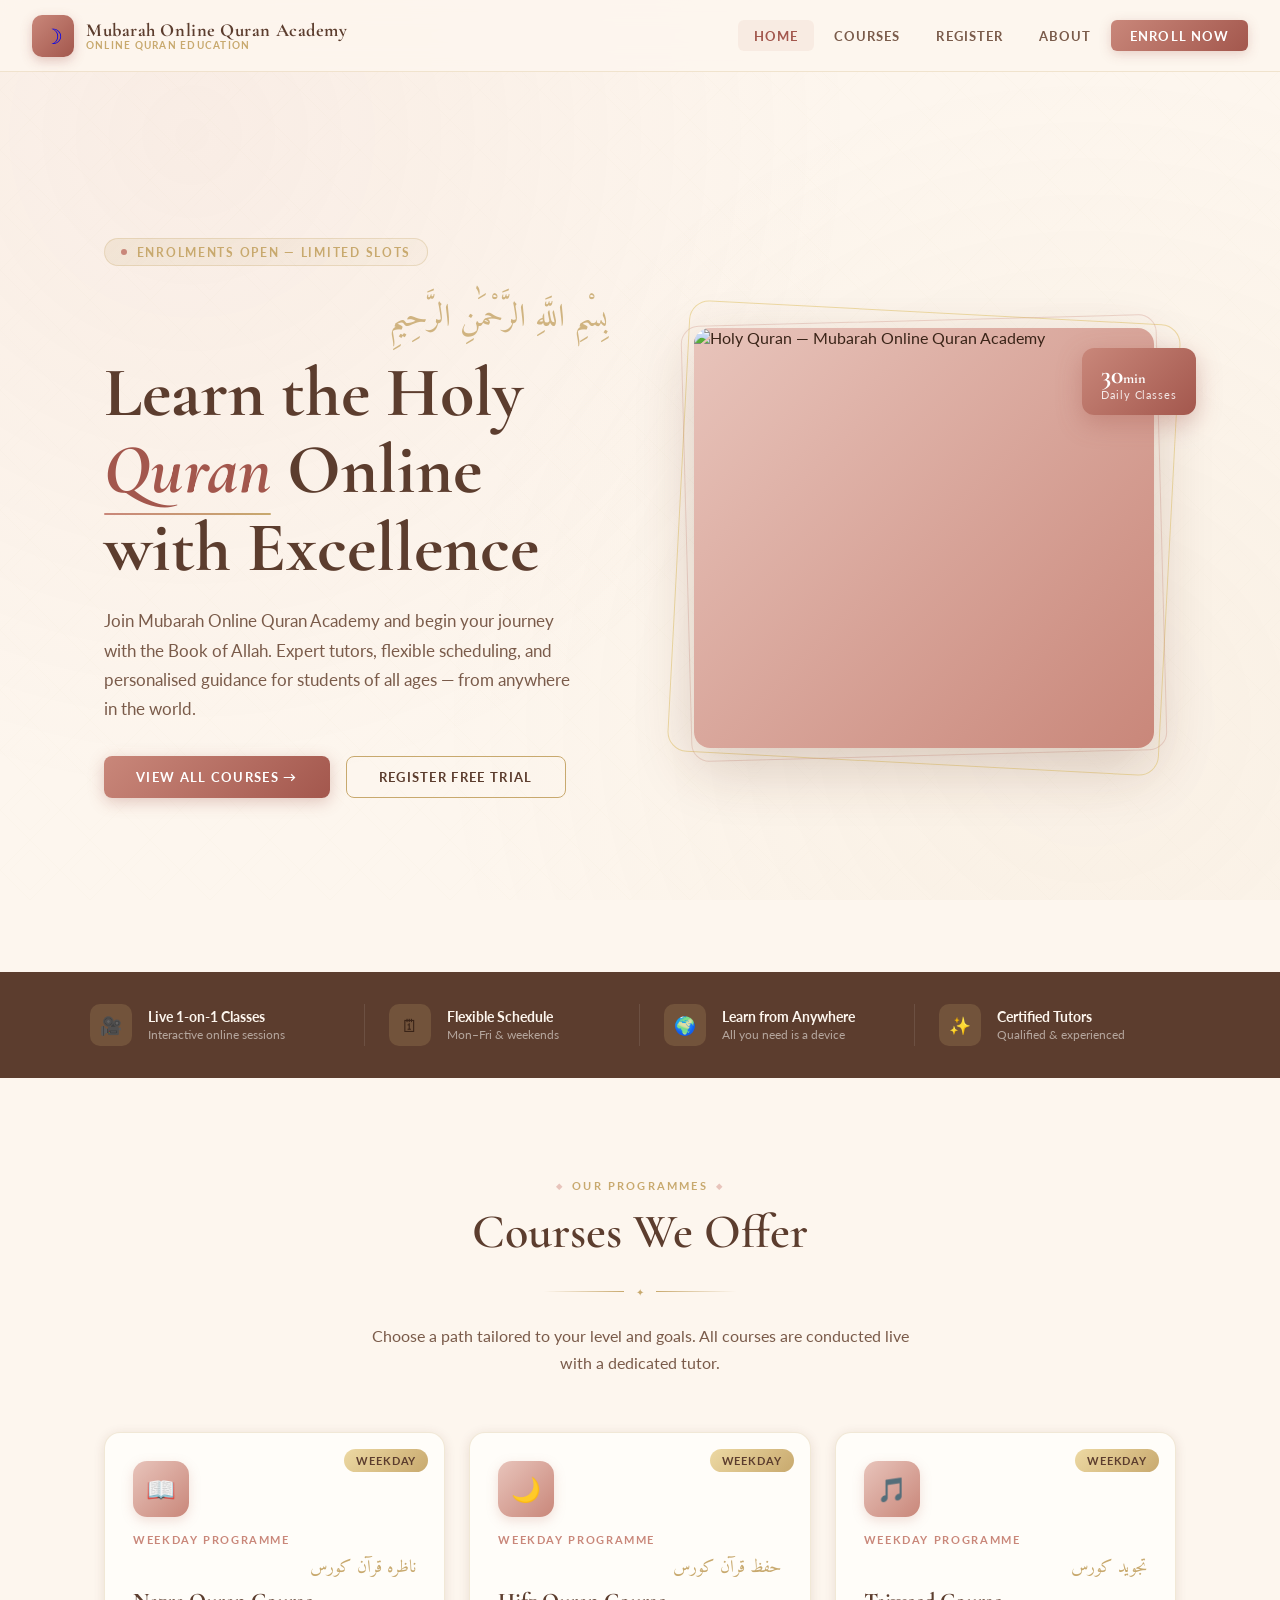
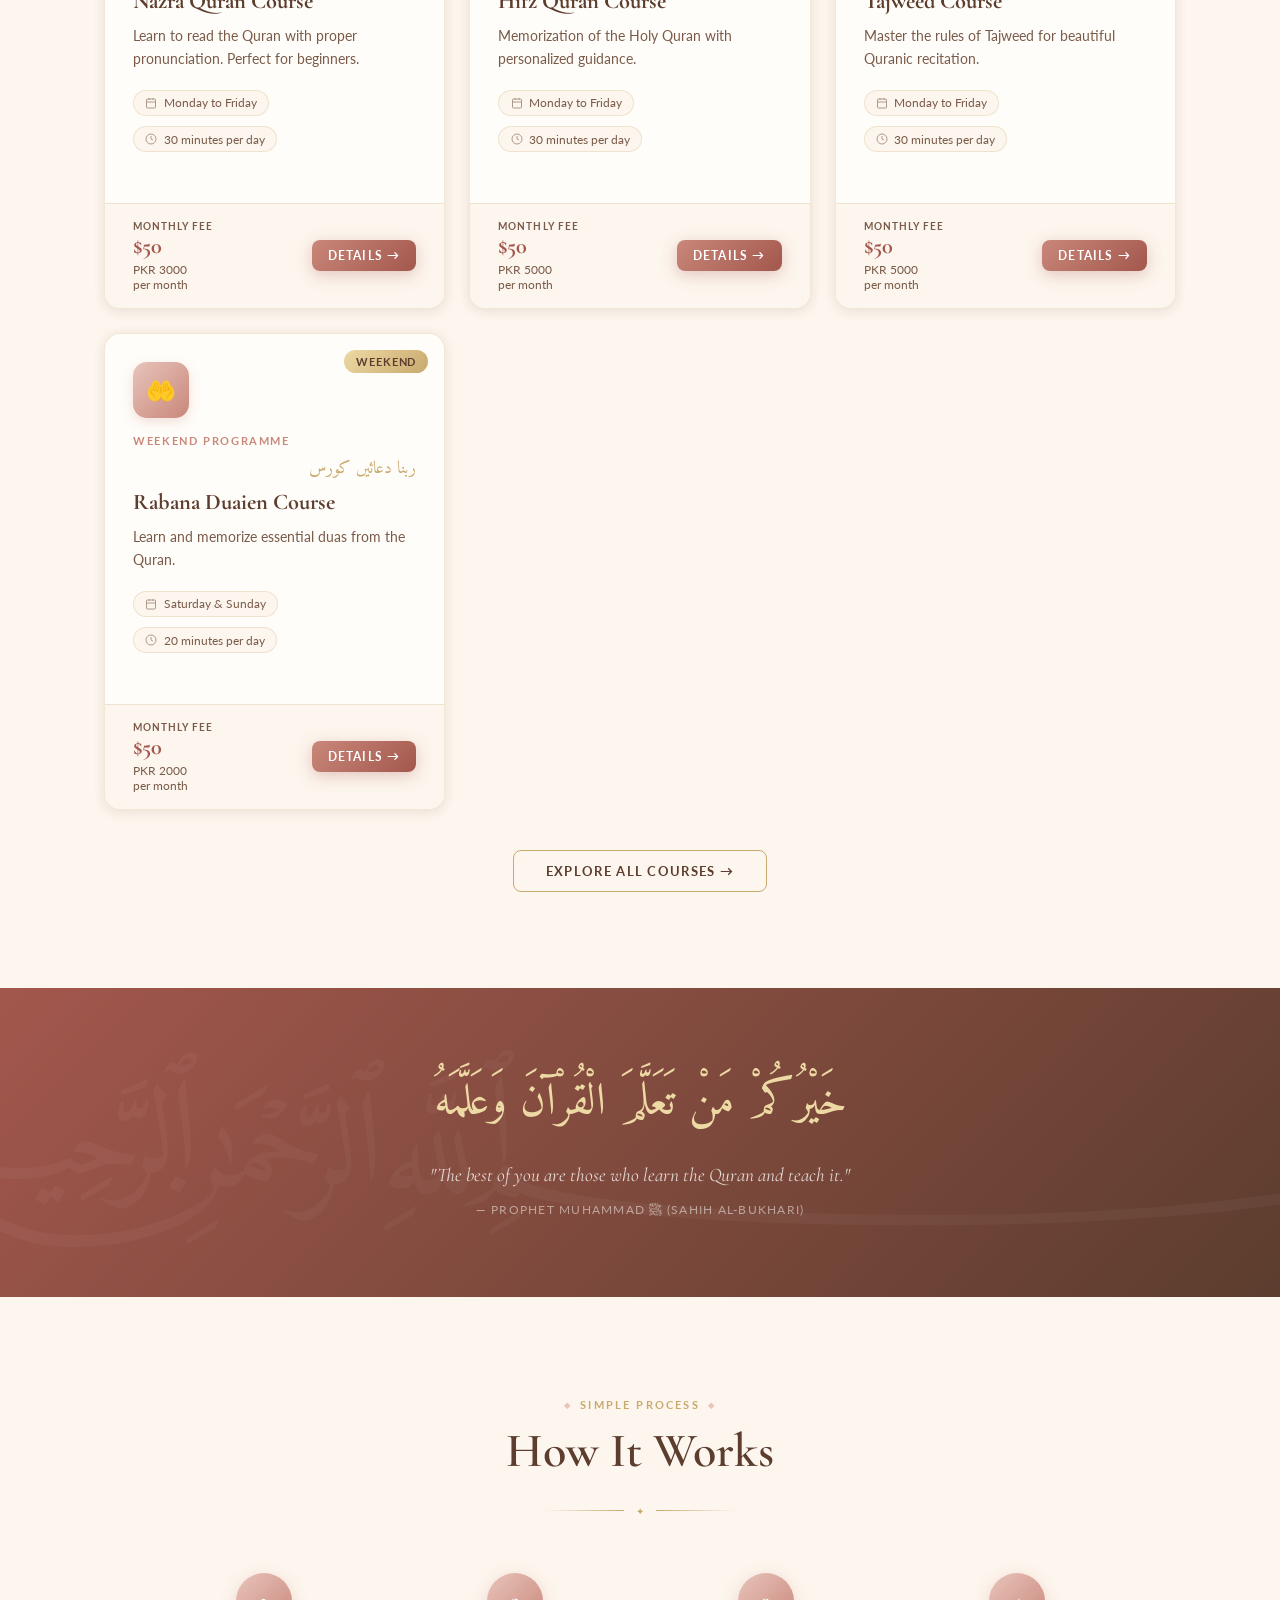
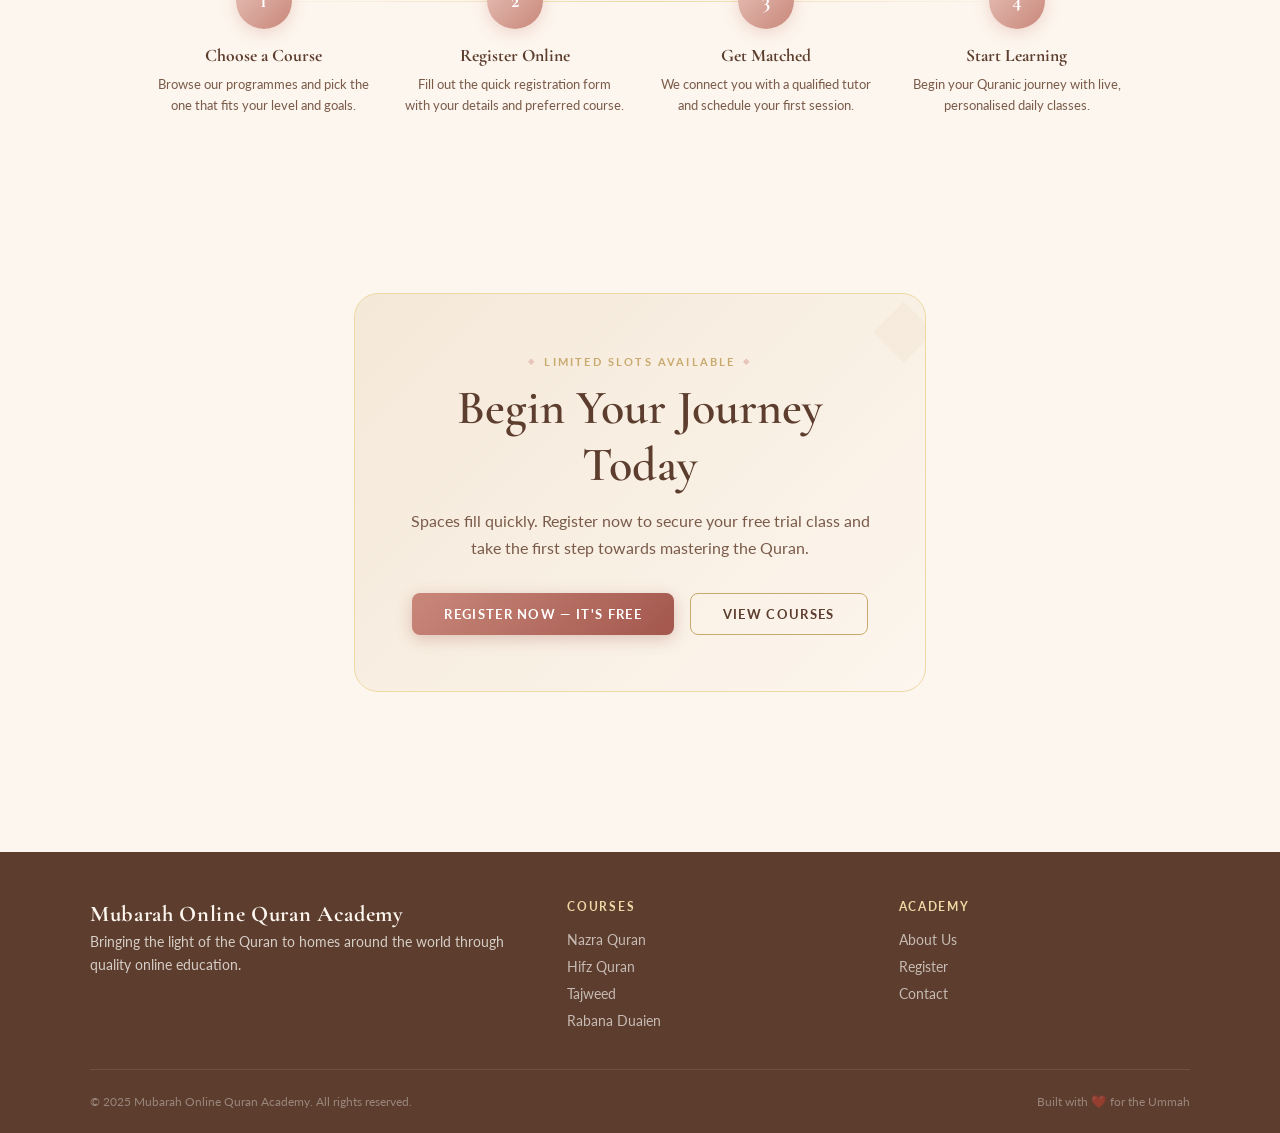
==== index.html @ 58110452 "Add files via upload" ====
<!DOCTYPE html>
<html lang="en">
<head>
  <meta charset="UTF-8">
  <meta name="viewport" content="width=device-width, initial-scale=1.0">
  <title>Mubarah Online Quran Academy — Online Islamic Education</title>
  <meta name="description" content="Learn the Quran online with expert tutors. Nazra, Hifz, Tajweed, and Dua courses available for all ages.">
  <link rel="stylesheet" href="styles.css">
  <style>

    /* ── HERO ── */
    .hero {
      min-height: 100vh;
      display: grid;
      grid-template-columns: 1fr 1fr;
      align-items: center;
      gap: 4rem;
      padding: 6rem 5% 4rem;
      max-width: 1200px;
      margin: 0 auto;
      position: relative;
    }

    .hero-content { animation: fadeUp 0.7s ease both; }

    .hero-eyebrow {
      display: inline-flex;
      align-items: center;
      gap: 0.6rem;
      background: linear-gradient(135deg, rgba(200,169,110,0.15), rgba(200,169,110,0.05));
      border: 1px solid rgba(200,169,110,0.3);
      border-radius: 30px;
      padding: 0.4rem 1rem;
      margin-bottom: 1.5rem;
    }
    .hero-eyebrow span {
      font-size: 0.72rem;
      font-weight: 700;
      letter-spacing: 0.15em;
      text-transform: uppercase;
      color: var(--gold);
    }
    .hero-eyebrow .dot {
      width: 6px; height: 6px;
      background: var(--rose);
      border-radius: 50%;
      animation: pulse 2s ease-in-out infinite;
    }

    @keyframes pulse {
      0%, 100% { opacity: 1; transform: scale(1); }
      50%       { opacity: 0.5; transform: scale(0.8); }
    }

    .hero-arabic {
      font-family: 'Amiri', serif;
      font-size: clamp(1.4rem, 3vw, 2rem);
      color: var(--gold);
      direction: rtl;
      margin-bottom: 0.5rem;
      opacity: 0.85;
    }

    .hero-title {
      font-family: 'Cormorant Garamond', serif;
      font-size: clamp(2.8rem, 5.5vw, 4.5rem);
      font-weight: 700;
      color: var(--brown);
      line-height: 1.1;
      margin-bottom: 1.25rem;
    }
    .hero-title em {
      font-style: italic;
      color: var(--rose-deep);
      position: relative;
    }
    .hero-title em::after {
      content: '';
      position: absolute;
      bottom: -3px; left: 0; right: 0;
      height: 2px;
      background: linear-gradient(90deg, var(--rose), var(--gold));
      border-radius: 2px;
    }

    .hero-text {
      font-size: 1.05rem;
      color: var(--text-muted);
      line-height: 1.75;
      margin-bottom: 2rem;
      max-width: 480px;
    }

    .hero-actions {
      display: flex;
      gap: 1rem;
      flex-wrap: wrap;
      margin-bottom: 2.5rem;
    }

    .hero-stats {
      display: flex;
      gap: 2rem;
      padding-top: 2rem;
      border-top: 1px solid var(--border);
    }
    .stat-block { }
    .stat-number {
      font-family: 'Cormorant Garamond', serif;
      font-size: 2rem;
      font-weight: 700;
      color: var(--rose-deep);
      line-height: 1;
    }
    .stat-label {
      font-size: 0.75rem;
      color: var(--text-muted);
      text-transform: uppercase;
      letter-spacing: 0.08em;
    }

    /* Hero Image Side */
    .hero-visual {
      display: flex;
      justify-content: center;
      align-items: center;
      position: relative;
      animation: fadeUp 0.9s ease 0.15s both;
    }

    .hero-img-wrap {
      position: relative;
      width: 100%;
      max-width: 460px;
    }
    .hero-img-wrap::before {
      content: '';
      position: absolute;
      inset: -16px;
      border: 1.5px solid var(--gold-light);
      border-radius: 20px;
      transform: rotate(3deg);
    }
    .hero-img-wrap::after {
      content: '';
      position: absolute;
      inset: -8px;
      border: 1px solid rgba(201,135,122,0.3);
      border-radius: 18px;
      transform: rotate(-1.5deg);
    }

    .hero-img-wrap img {
      width: 100%;
      height: 420px;
      object-fit: cover;
      border-radius: 16px;
      display: block;
      position: relative;
      z-index: 1;
      box-shadow: 0 20px 60px rgba(90,45,25,0.2);
    }

    .hero-img-badge {
      position: absolute;
      bottom: -16px;
      left: -16px;
      background: white;
      border: 1px solid var(--border);
      border-radius: 12px;
      padding: 0.9rem 1.1rem;
      box-shadow: 0 8px 24px var(--shadow);
      z-index: 2;
      display: flex;
      align-items: center;
      gap: 0.75rem;
    }
    .badge-icon {
      width: 36px; height: 36px;
      background: linear-gradient(135deg, var(--rose-light), var(--rose));
      border-radius: 8px;
      display: flex; align-items: center; justify-content: center;
      font-size: 1rem;
    }
    .badge-text .top { font-size: 0.72rem; color: var(--text-muted); }
    .badge-text .bot {
      font-family: 'Cormorant Garamond', serif;
      font-size: 1rem;
      font-weight: 700;
      color: var(--brown);
    }

    .floating-card {
      position: absolute;
      top: 20px; right: -20px;
      background: linear-gradient(135deg, var(--rose), var(--rose-deep));
      border-radius: 12px;
      padding: 0.9rem 1.2rem;
      color: white;
      z-index: 2;
      box-shadow: 0 8px 24px rgba(163,87,77,0.35);
      animation: float 4s ease-in-out infinite;
    }
    .floating-card .fc-num {
      font-family: 'Cormorant Garamond', serif;
      font-size: 1.6rem;
      font-weight: 700;
      line-height: 1;
    }
    .floating-card .fc-label {
      font-size: 0.7rem;
      letter-spacing: 0.08em;
      opacity: 0.85;
    }

    @keyframes float {
      0%, 100% { transform: translateY(0); }
      50%       { transform: translateY(-8px); }
    }

    /* ── FEATURES BAR ── */
    .features-bar {
      background: var(--brown);
      padding: 2rem 5%;
      position: relative;
      z-index: 1;
    }
    .features-grid {
      max-width: 1100px;
      margin: 0 auto;
      display: grid;
      grid-template-columns: repeat(4, 1fr);
      gap: 0;
    }
    .feature-item {
      display: flex;
      align-items: center;
      gap: 1rem;
      padding: 0 1.5rem;
      border-right: 1px solid rgba(255,253,249,0.1);
    }
    .feature-item:first-child { padding-left: 0; }
    .feature-item:last-child  { border-right: none; }

    .feature-icon-wrap {
      width: 42px; height: 42px;
      background: rgba(200,169,110,0.2);
      border-radius: 10px;
      display: flex; align-items: center; justify-content: center;
      font-size: 1.1rem;
      flex-shrink: 0;
    }
    .feature-title {
      font-size: 0.85rem;
      font-weight: 700;
      color: var(--cream);
      margin-bottom: 0.1rem;
    }
    .feature-sub {
      font-size: 0.73rem;
      color: rgba(255,253,249,0.55);
    }

    /* ── COURSES PREVIEW SECTION ── */
    .courses-section {
      padding: 6rem 5%;
      max-width: 1200px;
      margin: 0 auto;
    }

    .courses-grid {
      display: grid;
      grid-template-columns: repeat(auto-fill, minmax(300px, 1fr));
      gap: 1.5rem;
    }

    /* ── QURAN VERSE SECTION ── */
    .verse-section {
      background: linear-gradient(135deg, var(--rose-deep) 0%, var(--brown) 100%);
      padding: 5rem 5%;
      text-align: center;
      position: relative;
      overflow: hidden;
    }
    .verse-section::before {
      content: '﷽';
      position: absolute;
      font-family: 'Amiri', serif;
      font-size: 8rem;
      color: rgba(255,255,255,0.04);
      top: 50%;
      left: 50%;
      transform: translate(-50%, -50%);
      white-space: nowrap;
    }
    .verse-arabic {
      font-family: 'Amiri', serif;
      font-size: clamp(1.8rem, 4vw, 2.8rem);
      color: var(--gold-light);
      direction: rtl;
      margin-bottom: 1.25rem;
      line-height: 1.6;
    }
    .verse-translation {
      font-family: 'Cormorant Garamond', serif;
      font-size: 1.2rem;
      font-style: italic;
      color: rgba(255,253,249,0.8);
      max-width: 600px;
      margin: 0 auto 0.75rem;
      line-height: 1.6;
    }
    .verse-source {
      font-size: 0.78rem;
      color: rgba(255,253,249,0.5);
      letter-spacing: 0.1em;
      text-transform: uppercase;
    }

    /* ── HOW IT WORKS ── */
    .how-section {
      padding: 6rem 5%;
      max-width: 1100px;
      margin: 0 auto;
    }
    .steps-grid {
      display: grid;
      grid-template-columns: repeat(4, 1fr);
      gap: 2rem;
      position: relative;
    }
    .steps-grid::before {
      content: '';
      position: absolute;
      top: 28px; left: 10%;
      right: 10%;
      height: 1px;
      background: linear-gradient(90deg, transparent, var(--gold-light), transparent);
      z-index: 0;
    }
    .step-item {
      text-align: center;
      position: relative;
      z-index: 1;
    }
    .step-num {
      width: 56px; height: 56px;
      background: linear-gradient(135deg, var(--rose-light), var(--rose));
      border-radius: 50%;
      display: flex; align-items: center; justify-content: center;
      font-family: 'Cormorant Garamond', serif;
      font-size: 1.3rem;
      font-weight: 700;
      color: white;
      margin: 0 auto 1rem;
      box-shadow: 0 4px 16px rgba(201,135,122,0.3);
    }
    .step-title {
      font-family: 'Cormorant Garamond', serif;
      font-size: 1.1rem;
      font-weight: 700;
      color: var(--brown);
      margin-bottom: 0.5rem;
    }
    .step-text {
      font-size: 0.84rem;
      color: var(--text-muted);
      line-height: 1.6;
    }

    /* ── CTA SECTION ── */
    .cta-section {
      padding: 5rem 5%;
      max-width: 700px;
      margin: 0 auto;
      text-align: center;
    }
    .cta-box {
      background: linear-gradient(135deg, var(--cream-dark), var(--cream));
      border: 1.5px solid var(--gold-light);
      border-radius: 24px;
      padding: 3.5rem 3rem;
      position: relative;
      overflow: hidden;
    }
    .cta-box::before {
      content: '◆';
      position: absolute;
      top: -20px; right: -10px;
      font-size: 5rem;
      color: rgba(200,169,110,0.08);
    }
    .cta-box .section-title { margin-bottom: 0.75rem; }

    /* ── RESPONSIVE ── */
    @media (max-width: 900px) {
      .hero { grid-template-columns: 1fr; padding-top: 5rem; text-align: center; min-height: auto; }
      .hero-visual { order: -1; }
      .hero-actions { justify-content: center; }
      .hero-stats { justify-content: center; }
      .hero-arabic { text-align: center; }
      .features-grid { grid-template-columns: 1fr 1fr; gap: 1rem; }
      .steps-grid { grid-template-columns: 1fr 1fr; }
      .steps-grid::before { display: none; }
      .floating-card { display: none; }
      .hero-img-badge { display: none; }
    }
    @media (max-width: 600px) {
      .hero { padding: 4rem 1.25rem 2rem; }
      .features-grid { grid-template-columns: 1fr; }
      .steps-grid { grid-template-columns: 1fr; }
      .cta-box { padding: 2rem 1.5rem; }
    }
  </style>
</head>
<body>

  <!-- ── NAVIGATION ── -->
  <nav>
    <a href="index.html" class="nav-brand">
      <div class="brand-icon">☽</div>
      <div class="brand-text">
        <span class="brand-name">Mubarah Online Quran Academy</span>
        <span class="brand-sub">Online Quran Education</span>
      </div>
    </a>

    <button class="hamburger" aria-label="Toggle menu">
      <span></span><span></span><span></span>
    </button>

    <ul class="nav-links">
      <li><a href="index.html">Home</a></li>
      <li><a href="courses.html">Courses</a></li>
      <li><a href="register.html">Register</a></li>
      <li><a href="about.html">About</a></li>
      <li><a href="register.html" class="nav-cta btn">Enroll Now</a></li>
    </ul>
  </nav>

  <!-- ── PAGE CONTENT ── -->
  <main class="page-content">

    <!-- HERO -->
    <section class="hero">
      <div class="hero-content">
        <div class="hero-eyebrow">
          <div class="dot"></div>
          <span>Enrolments Open — Limited Slots</span>
        </div>

        <p class="hero-arabic">بِسْمِ اللَّهِ الرَّحْمَٰنِ الرَّحِيمِ</p>

        <h1 class="hero-title">
          Learn the Holy<br>
          <em>Quran</em> Online<br>
          with Excellence
        </h1>

        <p class="hero-text">
          Join Mubarah Online Quran Academy and begin your journey with the Book of Allah.
          Expert tutors, flexible scheduling, and personalised guidance for
          students of all ages — from anywhere in the world.
        </p>

        <div class="hero-actions">
          <a href="courses.html" class="btn btn-primary">View All Courses →</a>
          <a href="register.html" class="btn btn-outline">Register Free Trial</a>
        </div>
      </div>

      <div class="hero-visual">
        <div class="hero-img-wrap">
          <img
            src="https://www.shutterstock.com/image-photo/holy-al-quran-written-arabic-600nw-2145394919.jpg"
            alt="Holy Quran — Mubarah Online Quran Academy"
            onerror="this.style.background='linear-gradient(135deg,#E8C4BB,#C9877A)';this.removeAttribute('src');"
          >


        </div>

        <div class="floating-card">
          <div class="fc-num">30<span style="font-size:0.9rem">min</span></div>
          <div class="fc-label">Daily Classes</div>
        </div>
      </div>
    </section>

    <!-- FEATURES BAR -->
    <div class="features-bar">
      <div class="features-grid">
        <div class="feature-item">
          <div class="feature-icon-wrap">🎥</div>
          <div>
            <div class="feature-title">Live 1-on-1 Classes</div>
            <div class="feature-sub">Interactive online sessions</div>
          </div>
        </div>
        <div class="feature-item">
          <div class="feature-icon-wrap">🗓</div>
          <div>
            <div class="feature-title">Flexible Schedule</div>
            <div class="feature-sub">Mon–Fri & weekends</div>
          </div>
        </div>
        <div class="feature-item">
          <div class="feature-icon-wrap">🌍</div>
          <div>
            <div class="feature-title">Learn from Anywhere</div>
            <div class="feature-sub">All you need is a device</div>
          </div>
        </div>
        <div class="feature-item">
          <div class="feature-icon-wrap">✨</div>
          <div>
            <div class="feature-title">Certified Tutors</div>
            <div class="feature-sub">Qualified & experienced</div>
          </div>
        </div>
      </div>
    </div>

    <!-- COURSES PREVIEW -->
    <section class="courses-section">
      <div class="section-header" data-animate>
        <div class="section-label">Our Programmes</div>
        <h2 class="section-title">Courses We Offer</h2>
        <div class="ornament-divider"><span>✦</span></div>
        <p class="section-desc">Choose a path tailored to your level and goals. All courses are conducted live with a dedicated tutor.</p>
      </div>

      <div class="courses-grid" id="coursesGrid">
        <!-- Injected by JS -->
      </div>

      <div style="text-align:center; margin-top:2.5rem;" data-animate>
        <a href="courses.html" class="btn btn-outline">Explore All Courses →</a>
      </div>
    </section>

    <!-- QURAN VERSE -->
    <section class="verse-section">
      <p class="verse-arabic">خَيْرُكُمْ مَنْ تَعَلَّمَ الْقُرْآنَ وَعَلَّمَهُ</p>
      <p class="verse-translation">"The best of you are those who learn the Quran and teach it."</p>
      <p class="verse-source">— Prophet Muhammad ﷺ (Sahih Al-Bukhari)</p>
    </section>

    <!-- HOW IT WORKS -->
    <section class="how-section">
      <div class="section-header" data-animate>
        <div class="section-label">Simple Process</div>
        <h2 class="section-title">How It Works</h2>
        <div class="ornament-divider"><span>✦</span></div>
      </div>

      <div class="steps-grid">
        <div class="step-item" data-animate>
          <div class="step-num">1</div>
          <div class="step-title">Choose a Course</div>
          <p class="step-text">Browse our programmes and pick the one that fits your level and goals.</p>
        </div>
        <div class="step-item" data-animate>
          <div class="step-num">2</div>
          <div class="step-title">Register Online</div>
          <p class="step-text">Fill out the quick registration form with your details and preferred course.</p>
        </div>
        <div class="step-item" data-animate>
          <div class="step-num">3</div>
          <div class="step-title">Get Matched</div>
          <p class="step-text">We connect you with a qualified tutor and schedule your first session.</p>
        </div>
        <div class="step-item" data-animate>
          <div class="step-num">4</div>
          <div class="step-title">Start Learning</div>
          <p class="step-text">Begin your Quranic journey with live, personalised daily classes.</p>
        </div>
      </div>
    </section>

    <!-- CTA -->
    <section class="cta-section">
      <div class="cta-box" data-animate>
        <div class="section-label">Limited Slots Available</div>
        <h2 class="section-title">Begin Your Journey Today</h2>
        <p class="section-desc" style="margin-bottom:2rem;">Spaces fill quickly. Register now to secure your free trial class and take the first step towards mastering the Quran.</p>
        <div style="display:flex;gap:1rem;justify-content:center;flex-wrap:wrap;">
          <a href="register.html" class="btn btn-primary">Register Now — It's Free</a>
          <a href="courses.html" class="btn btn-outline">View Courses</a>
        </div>
      </div>
    </section>

  </main>

  <!-- ── COURSE DETAIL OVERLAY ── -->
  <div class="course-detail-overlay" id="courseOverlay">
    <div class="course-detail-panel">
      <div class="detail-header">
        <button class="close-btn" onclick="closeCourseDetail()">✕</button>
        <p class="detail-arabic" id="detailArabic"></p>
        <h2 class="detail-title" id="detailTitle"></h2>
        <p class="detail-type" id="detailType"></p>
      </div>
      <div class="detail-body">
        <p class="detail-desc" id="detailDesc"></p>
        <div class="detail-grid">
          <div class="detail-stat">
            <div class="stat-label">Days</div>
            <div class="stat-value" id="detailDays"></div>
          </div>
          <div class="detail-stat">
            <div class="stat-label">Class Duration</div>
            <div class="stat-value" id="detailTime"></div>
          </div>
        </div>
        <div class="detail-fee-row">
          <div>
            <div style="font-size:0.7rem;text-transform:uppercase;letter-spacing:0.1em;color:var(--text-muted);margin-bottom:0.2rem;">Monthly Fee</div>
            <div class="detail-fee-price" id="detailFee"></div>
          </div>
          <div class="detail-fee-info">Per month<br>1-on-1 live sessions</div>
        </div>
        <div style="display:flex;gap:0.75rem;">
          <a href="register.html" id="detailRegLink" class="btn btn-primary" style="flex:1;justify-content:center;">Enroll in This Course</a>
          <button class="btn btn-outline" onclick="closeCourseDetail()" style="flex:0 0 auto;">Back</button>
        </div>
      </div>
    </div>
  </div>

  <!-- ── FOOTER ── -->
  <footer>
    <div class="footer-inner">
      <div class="footer-top">
        <div class="footer-brand">
          <span class="brand-name">Mubarah Online Quran Academy</span>
          <p>Bringing the light of the Quran to homes around the world through quality online education.</p>
        </div>
        <div class="footer-col">
          <h4>Courses</h4>
          <ul>
            <li><a href="courses.html">Nazra Quran</a></li>
            <li><a href="courses.html">Hifz Quran</a></li>
            <li><a href="courses.html">Tajweed</a></li>
            <li><a href="courses.html">Rabana Duaien</a></li>
          </ul>
        </div>
        <div class="footer-col">
          <h4>Academy</h4>
          <ul>
            <li><a href="about.html">About Us</a></li>
            <li><a href="register.html">Register</a></li>
            <li><a href="about.html">Contact</a></li>
          </ul>
        </div>
      </div>
      <div class="footer-bottom">
        <span>© 2025 Mubarah Online Quran Academy. All rights reserved.</span>
        <span>Built with ❤️ for the Ummah</span>
      </div>
    </div>
  </footer>

  <script src="script.js"></script>
  <script>
    // ── Reads from courses.json — edit that file to update the site ──
    loadCourses().then(data => {
      const all = [...data.weekdayCourses, ...data.weekendCourses];
      const grid = document.getElementById('coursesGrid');
      if (grid) grid.innerHTML = all.slice(0, 4).map(buildCard).join('');
    });
  </script>
</body>
</html>
---- styles.css ----
/* =========================================
   AL-NOOR QURAN ACADEMY — Shared Styles
   Theme: Rose-gold & Cream, Islamic elegance
   ========================================= */

@import url('https://fonts.googleapis.com/css2?family=Cormorant+Garamond:ital,wght@0,300;0,400;0,600;0,700;1,400&family=Amiri:ital,wght@0,400;0,700;1,400&family=Lato:wght@300;400;700&display=swap');

:root {
  --rose:        #C9877A;
  --rose-light:  #E8C4BB;
  --rose-deep:   #A3574D;
  --gold:        #C8A96E;
  --gold-light:  #EDD9A3;
  --cream:       #FDF6EE;
  --cream-dark:  #F4E8D8;
  --brown:       #5C3D2E;
  --brown-light: #8C6B56;
  --white:       #FFFDF9;
  --text:        #3A2418;
  --text-muted:  #7A5B4A;
  --border:      rgba(200,169,110,0.25);
  --shadow:      rgba(90,45,25,0.12);
}

*, *::before, *::after { box-sizing: border-box; margin: 0; padding: 0; }

html { scroll-behavior: smooth; }

body {
  font-family: 'Lato', sans-serif;
  background: var(--cream);
  color: var(--text);
  min-height: 100vh;
  overflow-x: hidden;
}

/* ── GEOMETRIC BACKGROUND PATTERN ── */
body::before {
  content: '';
  position: fixed;
  inset: 0;
  background-image:
    radial-gradient(circle at 15% 15%, rgba(201,135,122,0.08) 0%, transparent 50%),
    radial-gradient(circle at 85% 80%, rgba(200,169,110,0.07) 0%, transparent 50%),
    url("data:image/svg+xml,%3Csvg xmlns='http://www.w3.org/2000/svg' width='60' height='60'%3E%3Cpath d='M30 0 L60 30 L30 60 L0 30Z' fill='none' stroke='rgba(200,169,110,0.06)' stroke-width='0.5'/%3E%3Cpath d='M30 10 L50 30 L30 50 L10 30Z' fill='none' stroke='rgba(200,169,110,0.04)' stroke-width='0.5'/%3E%3C/svg%3E");
  pointer-events: none;
  z-index: 0;
}

/* ── NAVIGATION ── */
nav {
  position: fixed;
  top: 0; left: 0; right: 0;
  z-index: 1000;
  background: rgba(253,246,238,0.92);
  backdrop-filter: blur(12px);
  -webkit-backdrop-filter: blur(12px);
  border-bottom: 1px solid var(--border);
  padding: 0 2rem;
  height: 72px;
  display: flex;
  align-items: center;
  justify-content: space-between;
  transition: box-shadow 0.3s;
}

nav.scrolled {
  box-shadow: 0 2px 24px var(--shadow);
}

.nav-brand {
  display: flex;
  align-items: center;
  gap: 12px;
  text-decoration: none;
}

.nav-brand .brand-icon {
  width: 42px; height: 42px;
  background: linear-gradient(135deg, var(--rose), var(--rose-deep));
  border-radius: 10px;
  display: flex; align-items: center; justify-content: center;
  font-size: 1.3rem;
  box-shadow: 0 4px 12px rgba(163,87,77,0.3);
  transition: transform 0.3s;
}
.nav-brand:hover .brand-icon { transform: rotate(-5deg) scale(1.05); }

.brand-text { display: flex; flex-direction: column; line-height: 1.1; }
.brand-name {
  font-family: 'Cormorant Garamond', serif;
  font-size: 1.15rem;
  font-weight: 700;
  color: var(--brown);
  letter-spacing: 0.03em;
}
.brand-sub {
  font-size: 0.65rem;
  color: var(--gold);
  letter-spacing: 0.12em;
  text-transform: uppercase;
  font-weight: 700;
}

.nav-links {
  display: flex;
  list-style: none;
  gap: 0.25rem;
  align-items: center;
}

.nav-links a {
  display: block;
  padding: 0.45rem 1rem;
  font-size: 0.82rem;
  font-weight: 700;
  letter-spacing: 0.08em;
  text-transform: uppercase;
  color: var(--text-muted);
  text-decoration: none;
  border-radius: 6px;
  transition: all 0.2s;
  position: relative;
}
.nav-links a:hover, .nav-links a.active {
  color: var(--rose-deep);
  background: rgba(201,135,122,0.1);
}

.nav-cta {
  background: linear-gradient(135deg, var(--rose), var(--rose-deep)) !important;
  color: white !important;
  padding: 0.45rem 1.2rem !important;
  box-shadow: 0 3px 12px rgba(163,87,77,0.25);
}
.nav-cta:hover {
  background: var(--rose-deep) !important;
  transform: translateY(-1px);
  box-shadow: 0 5px 16px rgba(163,87,77,0.35) !important;
}

/* Hamburger */
.hamburger {
  display: none;
  flex-direction: column;
  gap: 5px;
  cursor: pointer;
  padding: 4px;
  background: none;
  border: none;
}
.hamburger span {
  display: block;
  width: 24px; height: 2px;
  background: var(--brown);
  border-radius: 2px;
  transition: all 0.3s;
}

/* ── PAGE WRAPPER ── */
.page-content {
  position: relative;
  z-index: 1;
  padding-top: 72px;
}

/* ── SECTION HEADERS ── */
.section-header {
  text-align: center;
  margin-bottom: 3.5rem;
}
.section-label {
  display: inline-block;
  font-size: 0.68rem;
  font-weight: 700;
  letter-spacing: 0.2em;
  text-transform: uppercase;
  color: var(--gold);
  margin-bottom: 0.75rem;
  position: relative;
  padding: 0 1rem;
}
.section-label::before, .section-label::after {
  content: '◆';
  font-size: 0.5rem;
  position: absolute;
  top: 50%;
  transform: translateY(-50%);
  color: var(--rose-light);
}
.section-label::before { left: 0; }
.section-label::after  { right: 0; }

.section-title {
  font-family: 'Cormorant Garamond', serif;
  font-size: clamp(2rem, 4vw, 3rem);
  font-weight: 600;
  color: var(--brown);
  line-height: 1.2;
  margin-bottom: 1rem;
}
.section-desc {
  font-size: 1rem;
  color: var(--text-muted);
  max-width: 560px;
  margin: 0 auto;
  line-height: 1.7;
}

/* ── DIVIDER ── */
.ornament-divider {
  display: flex;
  align-items: center;
  gap: 0.75rem;
  justify-content: center;
  margin: 1.5rem 0;
}
.ornament-divider::before, .ornament-divider::after {
  content: '';
  flex: 1;
  max-width: 80px;
  height: 1px;
  background: linear-gradient(to right, transparent, var(--gold));
}
.ornament-divider::after {
  background: linear-gradient(to left, transparent, var(--gold));
}
.ornament-divider span {
  color: var(--gold);
  font-size: 0.65rem;
}

/* ── BUTTONS ── */
.btn {
  display: inline-flex;
  align-items: center;
  gap: 0.5rem;
  padding: 0.75rem 2rem;
  font-size: 0.82rem;
  font-weight: 700;
  letter-spacing: 0.1em;
  text-transform: uppercase;
  text-decoration: none;
  border: none;
  cursor: pointer;
  border-radius: 8px;
  transition: all 0.25s;
}
.btn-primary {
  background: linear-gradient(135deg, var(--rose), var(--rose-deep));
  color: white;
  box-shadow: 0 4px 16px rgba(163,87,77,0.3);
}
.btn-primary:hover {
  transform: translateY(-2px);
  box-shadow: 0 8px 24px rgba(163,87,77,0.4);
}
.btn-outline {
  background: transparent;
  color: var(--brown);
  border: 1.5px solid var(--gold);
}
.btn-outline:hover {
  background: var(--gold-light);
  transform: translateY(-2px);
}
.btn-gold {
  background: linear-gradient(135deg, var(--gold), #b8933a);
  color: white;
  box-shadow: 0 4px 16px rgba(200,169,110,0.4);
}
.btn-gold:hover {
  transform: translateY(-2px);
  box-shadow: 0 8px 24px rgba(200,169,110,0.5);
}

/* ── COURSE CARD ── */
.course-card {
  background: var(--white);
  border: 1px solid var(--border);
  border-radius: 16px;
  overflow: hidden;
  transition: all 0.3s cubic-bezier(0.25,0.8,0.25,1);
  cursor: pointer;
  position: relative;
  box-shadow: 0 2px 12px var(--shadow);
}
.course-card::before {
  content: '';
  position: absolute;
  top: 0; left: 0; right: 0;
  height: 3px;
  background: linear-gradient(90deg, var(--rose), var(--gold), var(--rose));
  transform: scaleX(0);
  transition: transform 0.3s;
}
.course-card:hover {
  transform: translateY(-6px);
  box-shadow: 0 16px 40px var(--shadow);
}
.course-card:hover::before { transform: scaleX(1); }

.card-badge {
  position: absolute;
  top: 1rem; right: 1rem;
  background: linear-gradient(135deg, var(--gold-light), var(--gold));
  color: var(--brown);
  font-size: 0.68rem;
  font-weight: 700;
  letter-spacing: 0.08em;
  text-transform: uppercase;
  padding: 0.3rem 0.75rem;
  border-radius: 20px;
}

.card-icon {
  width: 56px; height: 56px;
  background: linear-gradient(135deg, var(--rose-light), var(--rose));
  border-radius: 14px;
  display: flex; align-items: center; justify-content: center;
  font-size: 1.5rem;
  margin-bottom: 1rem;
  box-shadow: 0 4px 12px rgba(201,135,122,0.25);
}

.card-body { padding: 1.75rem; }

.card-type {
  font-size: 0.68rem;
  font-weight: 700;
  letter-spacing: 0.15em;
  text-transform: uppercase;
  color: var(--rose);
  margin-bottom: 0.4rem;
}
.card-arabic {
  font-family: 'Amiri', serif;
  font-size: 1.1rem;
  color: var(--gold);
  margin-bottom: 0.25rem;
  direction: rtl;
}
.card-title {
  font-family: 'Cormorant Garamond', serif;
  font-size: 1.4rem;
  font-weight: 700;
  color: var(--brown);
  margin-bottom: 0.6rem;
}
.card-desc {
  font-size: 0.88rem;
  color: var(--text-muted);
  line-height: 1.65;
  margin-bottom: 1.2rem;
}

.card-meta {
  display: flex;
  flex-wrap: wrap;
  gap: 0.6rem;
  margin-bottom: 1.4rem;
}
.meta-item {
  display: flex;
  align-items: center;
  gap: 0.4rem;
  font-size: 0.78rem;
  color: var(--text-muted);
  background: var(--cream);
  padding: 0.3rem 0.7rem;
  border-radius: 20px;
  border: 1px solid var(--border);
}
.meta-item svg { opacity: 0.6; }

.card-footer {
  display: flex;
  align-items: center;
  justify-content: space-between;
  padding: 1rem 1.75rem;
  background: var(--cream);
  border-top: 1px solid var(--border);
}
.card-fee {
  display: flex;
  flex-direction: column;
}
.fee-label {
  font-size: 0.65rem;
  font-weight: 700;
  letter-spacing: 0.1em;
  text-transform: uppercase;
  color: var(--text-muted);
}
.fee-amount {
  font-family: 'Cormorant Garamond', serif;
  font-size: 1.4rem;
  font-weight: 700;
  color: var(--rose-deep);
}
.fee-local {
  font-size: 0.75rem;
  color: var(--text-muted);
  margin-top: 0.2rem;
}
.fee-period {
  font-size: 0.75rem;
  color: var(--text-muted);
}

/* ── EXPANDED COURSE DETAIL ── */
.course-detail-overlay {
  position: fixed;
  inset: 0;
  background: rgba(58,36,24,0.55);
  backdrop-filter: blur(6px);
  z-index: 2000;
  display: flex;
  align-items: center;
  justify-content: center;
  padding: 1rem;
  opacity: 0;
  pointer-events: none;
  transition: opacity 0.3s;
}
.course-detail-overlay.open {
  opacity: 1;
  pointer-events: all;
}

.course-detail-panel {
  background: var(--white);
  border-radius: 20px;
  max-width: 560px;
  width: 100%;
  overflow: hidden;
  box-shadow: 0 24px 80px rgba(58,36,24,0.3);
  transform: translateY(30px) scale(0.97);
  transition: transform 0.35s cubic-bezier(0.34,1.56,0.64,1);
}
.course-detail-overlay.open .course-detail-panel {
  transform: translateY(0) scale(1);
}

.detail-header {
  background: linear-gradient(135deg, var(--rose), var(--rose-deep));
  padding: 2rem;
  position: relative;
  color: white;
}
.detail-header .close-btn {
  position: absolute;
  top: 1rem; right: 1rem;
  background: rgba(255,255,255,0.2);
  border: none;
  border-radius: 8px;
  width: 32px; height: 32px;
  cursor: pointer;
  color: white;
  font-size: 1.1rem;
  display: flex; align-items: center; justify-content: center;
  transition: background 0.2s;
}
.detail-header .close-btn:hover { background: rgba(255,255,255,0.35); }

.detail-arabic {
  font-family: 'Amiri', serif;
  font-size: 1.6rem;
  opacity: 0.85;
  direction: rtl;
  margin-bottom: 0.25rem;
}
.detail-title {
  font-family: 'Cormorant Garamond', serif;
  font-size: 1.8rem;
  font-weight: 700;
  margin-bottom: 0.25rem;
}
.detail-type {
  font-size: 0.75rem;
  letter-spacing: 0.15em;
  text-transform: uppercase;
  opacity: 0.75;
}

.detail-body { padding: 2rem; }
.detail-desc {
  font-size: 0.95rem;
  color: var(--text-muted);
  line-height: 1.7;
  margin-bottom: 1.5rem;
}

.detail-grid {
  display: grid;
  grid-template-columns: 1fr 1fr;
  gap: 0.75rem;
  margin-bottom: 1.5rem;
}
.detail-stat {
  background: var(--cream);
  border: 1px solid var(--border);
  border-radius: 10px;
  padding: 0.9rem 1rem;
}
.detail-stat .stat-label {
  font-size: 0.65rem;
  font-weight: 700;
  letter-spacing: 0.12em;
  text-transform: uppercase;
  color: var(--text-muted);
  margin-bottom: 0.25rem;
}
.detail-stat .stat-value {
  font-family: 'Cormorant Garamond', serif;
  font-size: 1.2rem;
  font-weight: 700;
  color: var(--brown);
}

.detail-fee-row {
  background: linear-gradient(135deg, var(--cream-dark), var(--cream));
  border: 1.5px solid var(--gold-light);
  border-radius: 12px;
  padding: 1.2rem 1.5rem;
  display: flex;
  align-items: center;
  justify-content: space-between;
  margin-bottom: 1.5rem;
}
.detail-fee-price {
  font-family: 'Cormorant Garamond', serif;
  font-size: 2rem;
  font-weight: 700;
  color: var(--rose-deep);
}
.detail-fee-info {
  font-size: 0.8rem;
  color: var(--text-muted);
}

/* ── FOOTER ── */
footer {
  background: var(--brown);
  color: rgba(255,253,249,0.75);
  padding: 3rem 2rem 1.5rem;
  margin-top: 5rem;
  position: relative;
  z-index: 1;
}
.footer-inner {
  max-width: 1100px;
  margin: 0 auto;
}
.footer-top {
  display: grid;
  grid-template-columns: 1.5fr 1fr 1fr;
  gap: 2.5rem;
  padding-bottom: 2rem;
  border-bottom: 1px solid rgba(255,253,249,0.1);
  margin-bottom: 1.5rem;
}
.footer-brand { }
.footer-brand .brand-name {
  font-family: 'Cormorant Garamond', serif;
  font-size: 1.4rem;
  font-weight: 700;
  color: var(--cream);
  display: block;
  margin-bottom: 0.25rem;
}
.footer-brand .brand-arabic {
  font-family: 'Amiri', serif;
  font-size: 1.1rem;
  color: var(--gold-light);
  direction: rtl;
  display: block;
  margin-bottom: 0.75rem;
}
.footer-brand p {
  font-size: 0.85rem;
  line-height: 1.65;
}
.footer-col h4 {
  font-size: 0.72rem;
  font-weight: 700;
  letter-spacing: 0.15em;
  text-transform: uppercase;
  color: var(--gold-light);
  margin-bottom: 1rem;
}
.info-card h4 span {
  font-weight: 400;
}
.footer-col ul { list-style: none; }
.footer-col ul li { margin-bottom: 0.5rem; }
.footer-col ul a {
  color: rgba(255,253,249,0.65);
  text-decoration: none;
  font-size: 0.87rem;
  transition: color 0.2s;
}
.footer-col ul a:hover { color: var(--rose-light); }
.footer-bottom {
  display: flex;
  justify-content: space-between;
  align-items: center;
  font-size: 0.78rem;
  opacity: 0.5;
}

/* ── RESPONSIVE ── */
@media (max-width: 768px) {
  .nav-links {
    position: absolute;
    top: 72px; left: 0; right: 0;
    background: var(--cream);
    flex-direction: column;
    padding: 1rem;
    border-bottom: 1px solid var(--border);
    display: none;
    box-shadow: 0 8px 24px var(--shadow);
  }
  .nav-links.open { display: flex; }
  .hamburger { display: flex; }
  .footer-top { grid-template-columns: 1fr; gap: 1.5rem; }
  .footer-bottom { flex-direction: column; gap: 0.5rem; text-align: center; }
  .detail-grid { grid-template-columns: 1fr; }
}

/* ── ANIMATIONS ── */
@keyframes fadeUp {
  from { opacity: 0; transform: translateY(24px); }
  to   { opacity: 1; transform: translateY(0); }
}
@keyframes shimmer {
  0%   { background-position: -200% center; }
  100% { background-position: 200% center; }
}

.animate-in {
  animation: fadeUp 0.6s ease both;
}
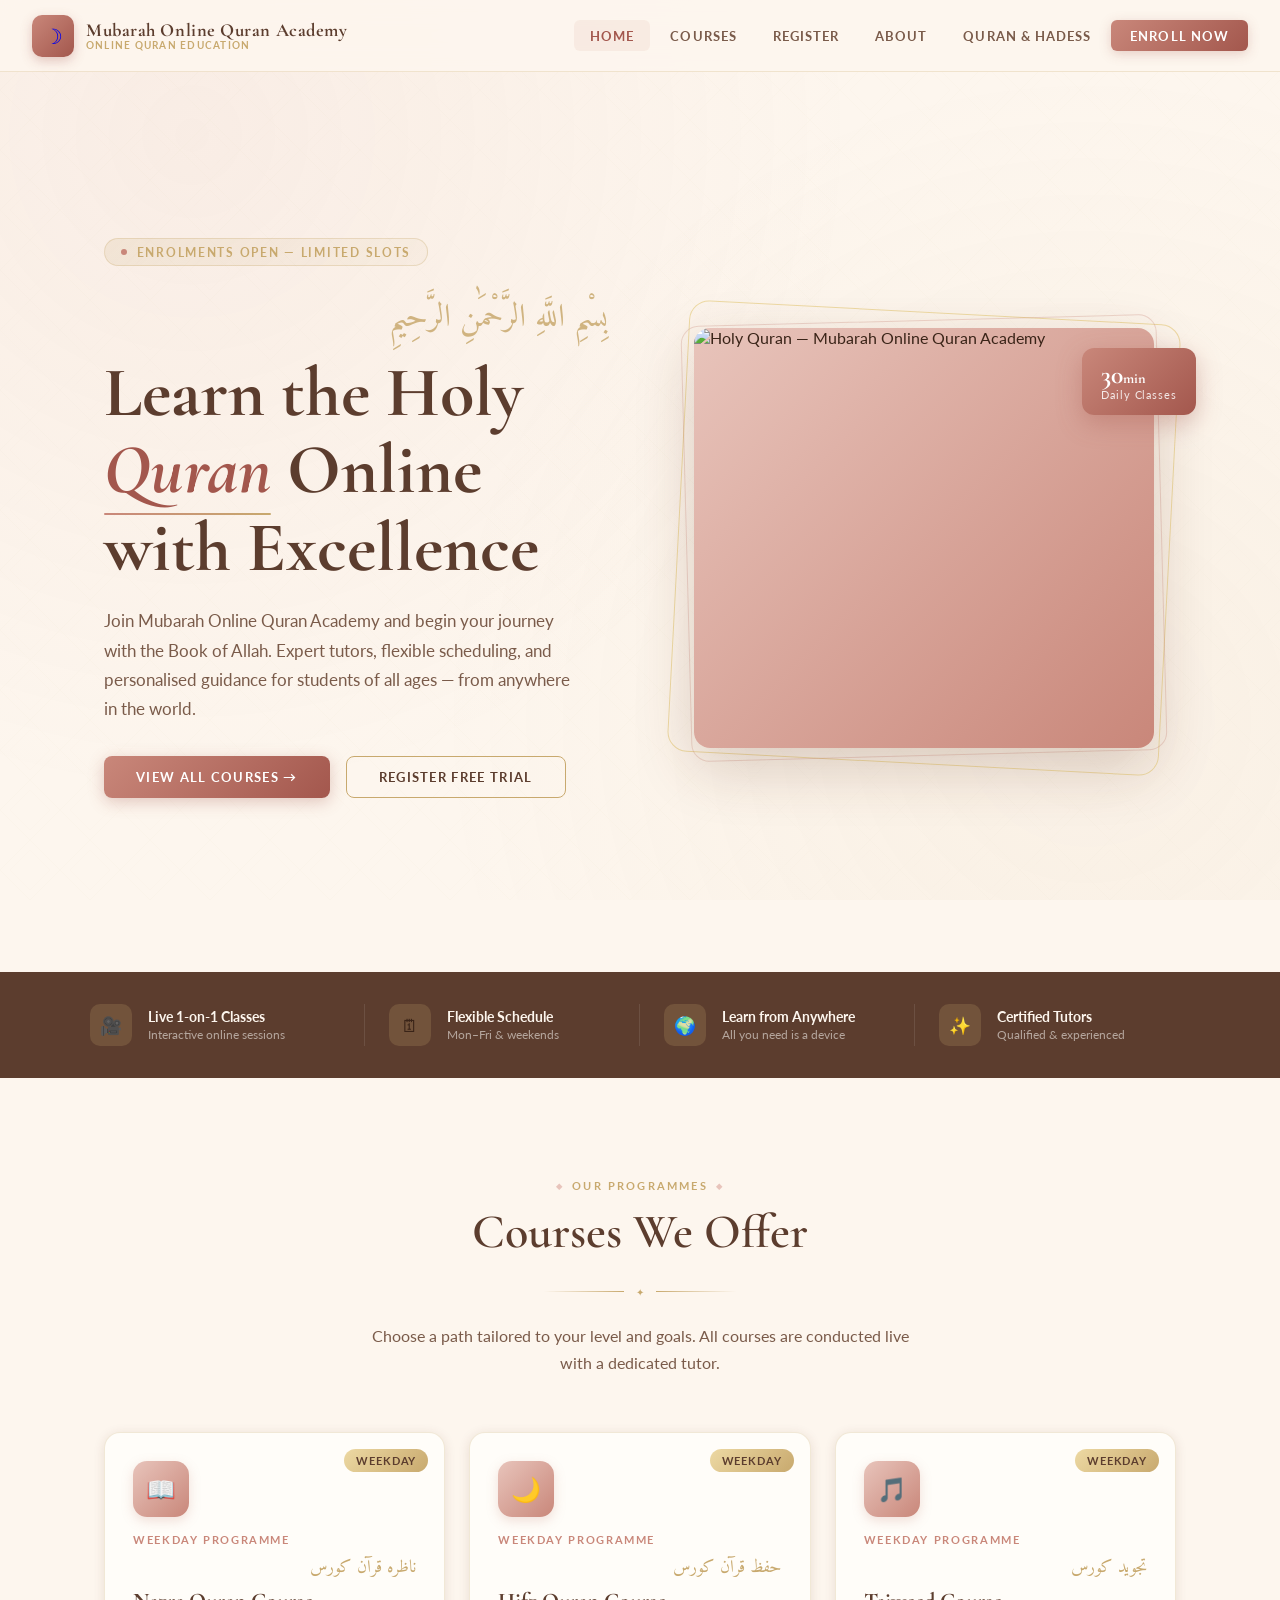
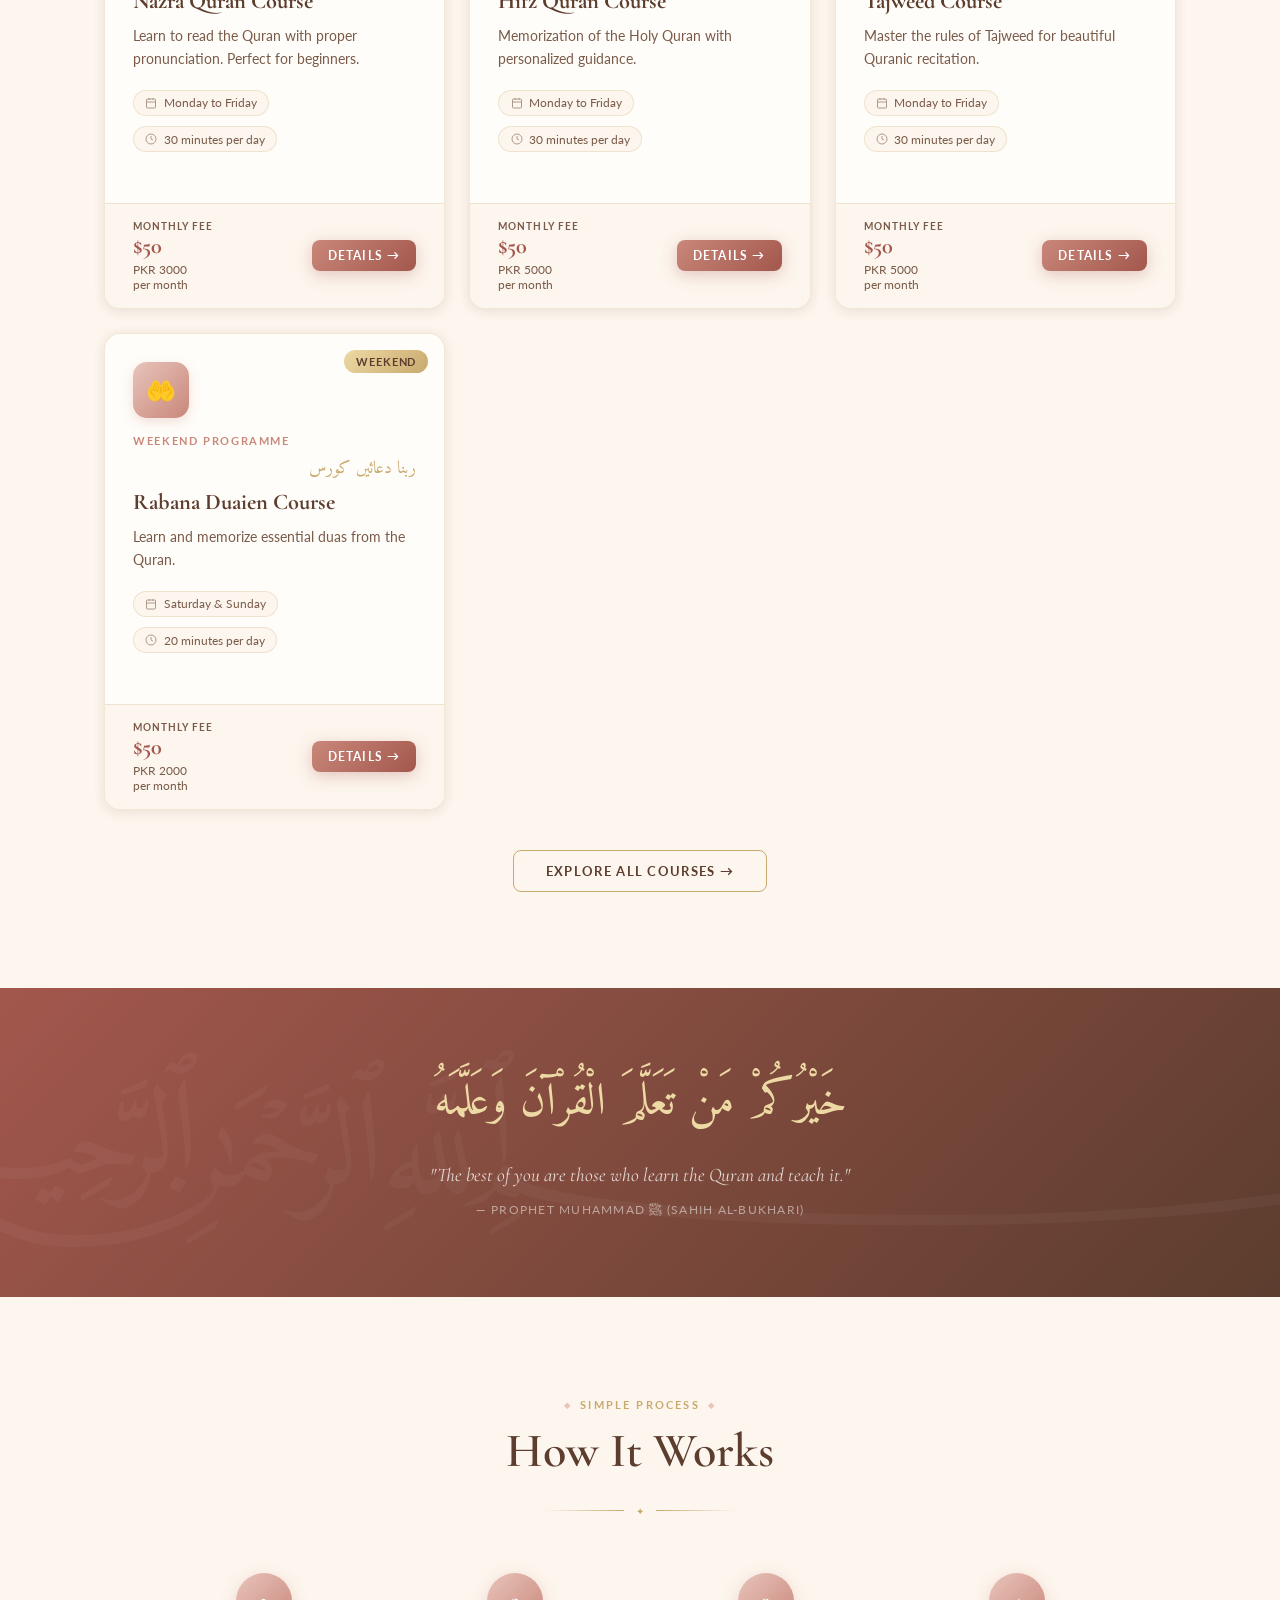
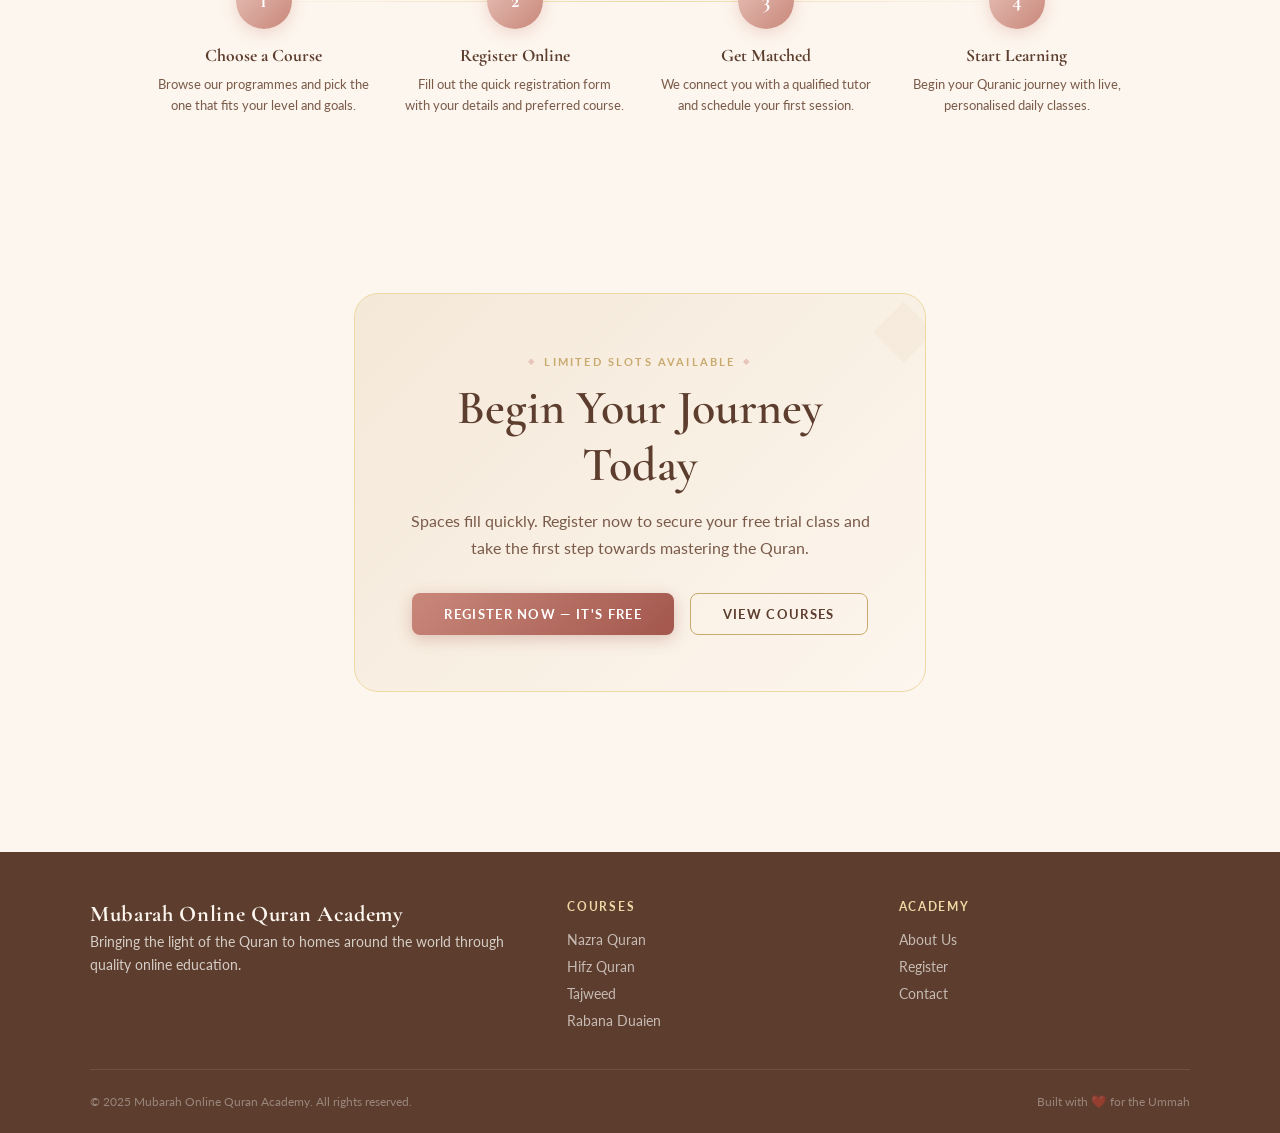
==== commit 316e117f: "Update index.html" ====
--- a/index.html
+++ b/index.html
@@ -434,6 +434,7 @@
       <li><a href="courses.html">Courses</a></li>
       <li><a href="register.html">Register</a></li>
       <li><a href="about.html">About</a></li>
+      <li><a href="quran-hadess.html">Quran & Hadess</a></li>
       <li><a href="register.html" class="nav-cta btn">Enroll Now</a></li>
     </ul>
   </nav>
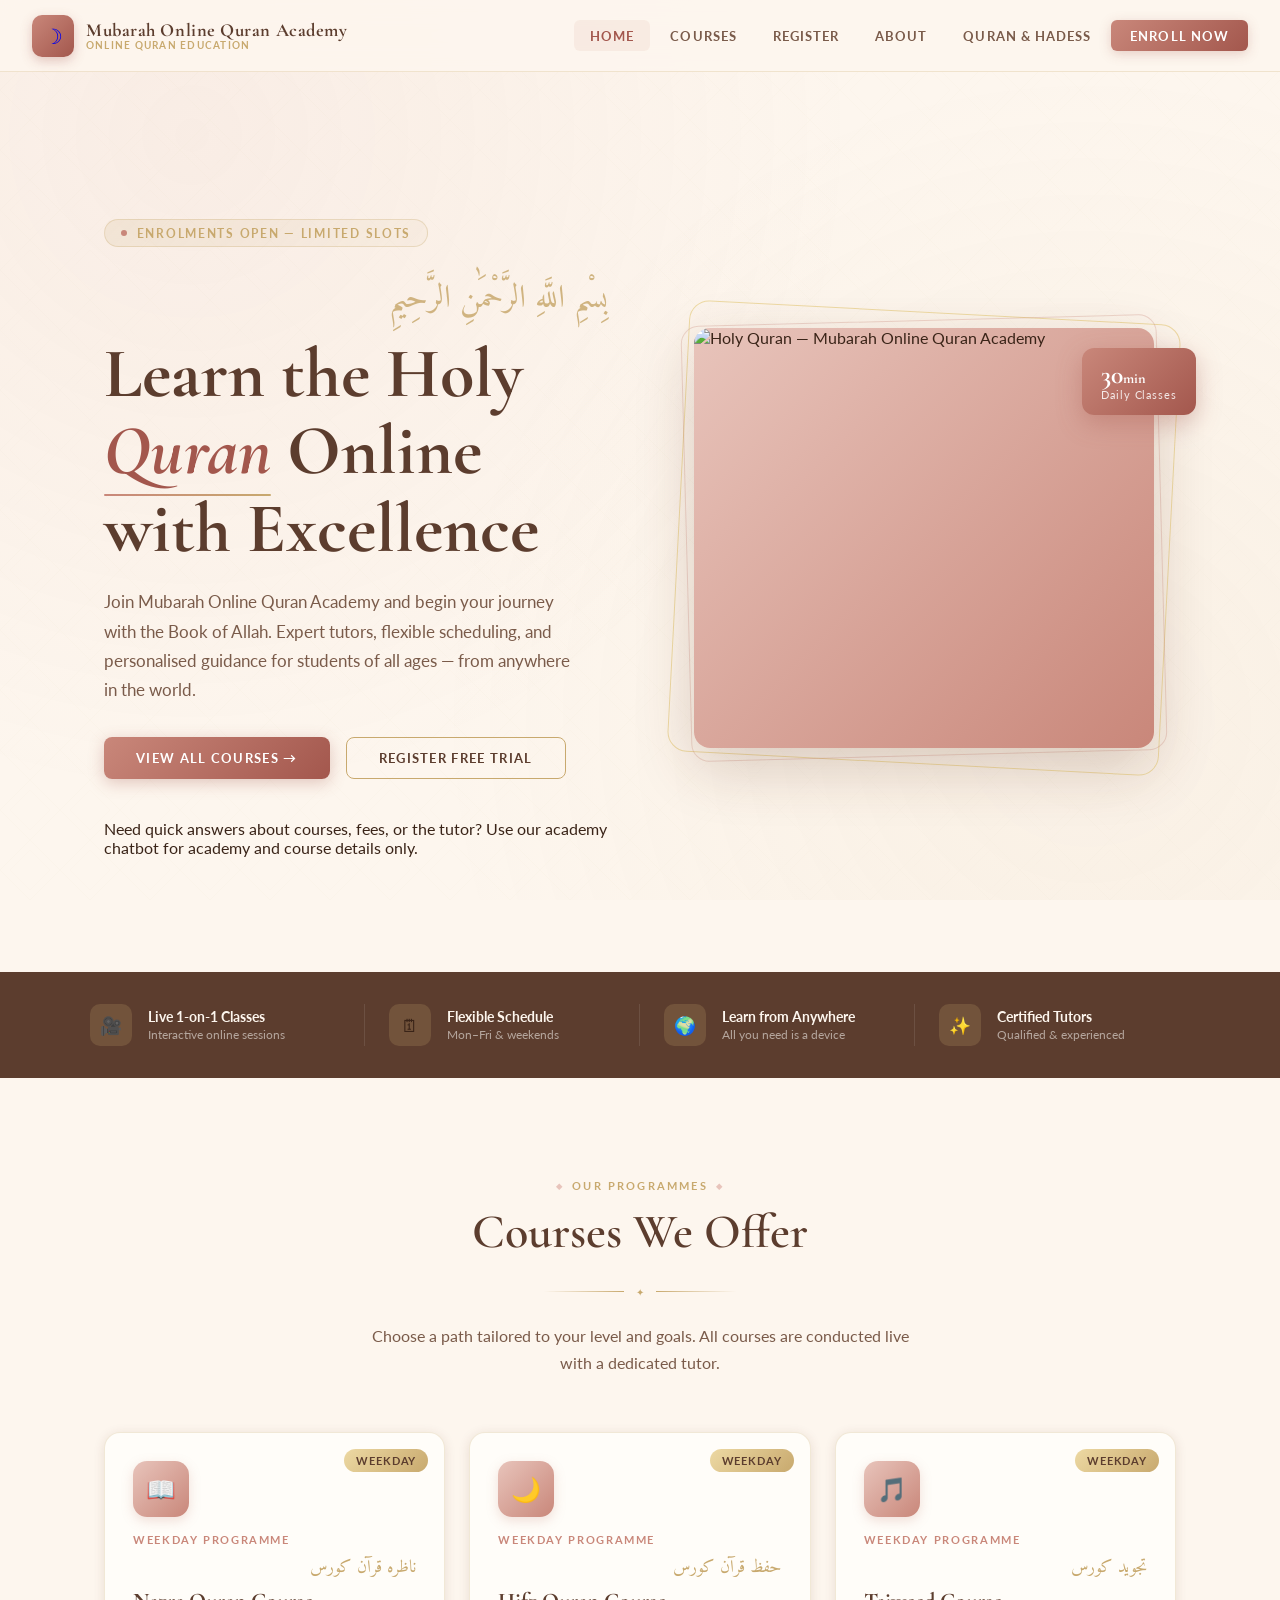
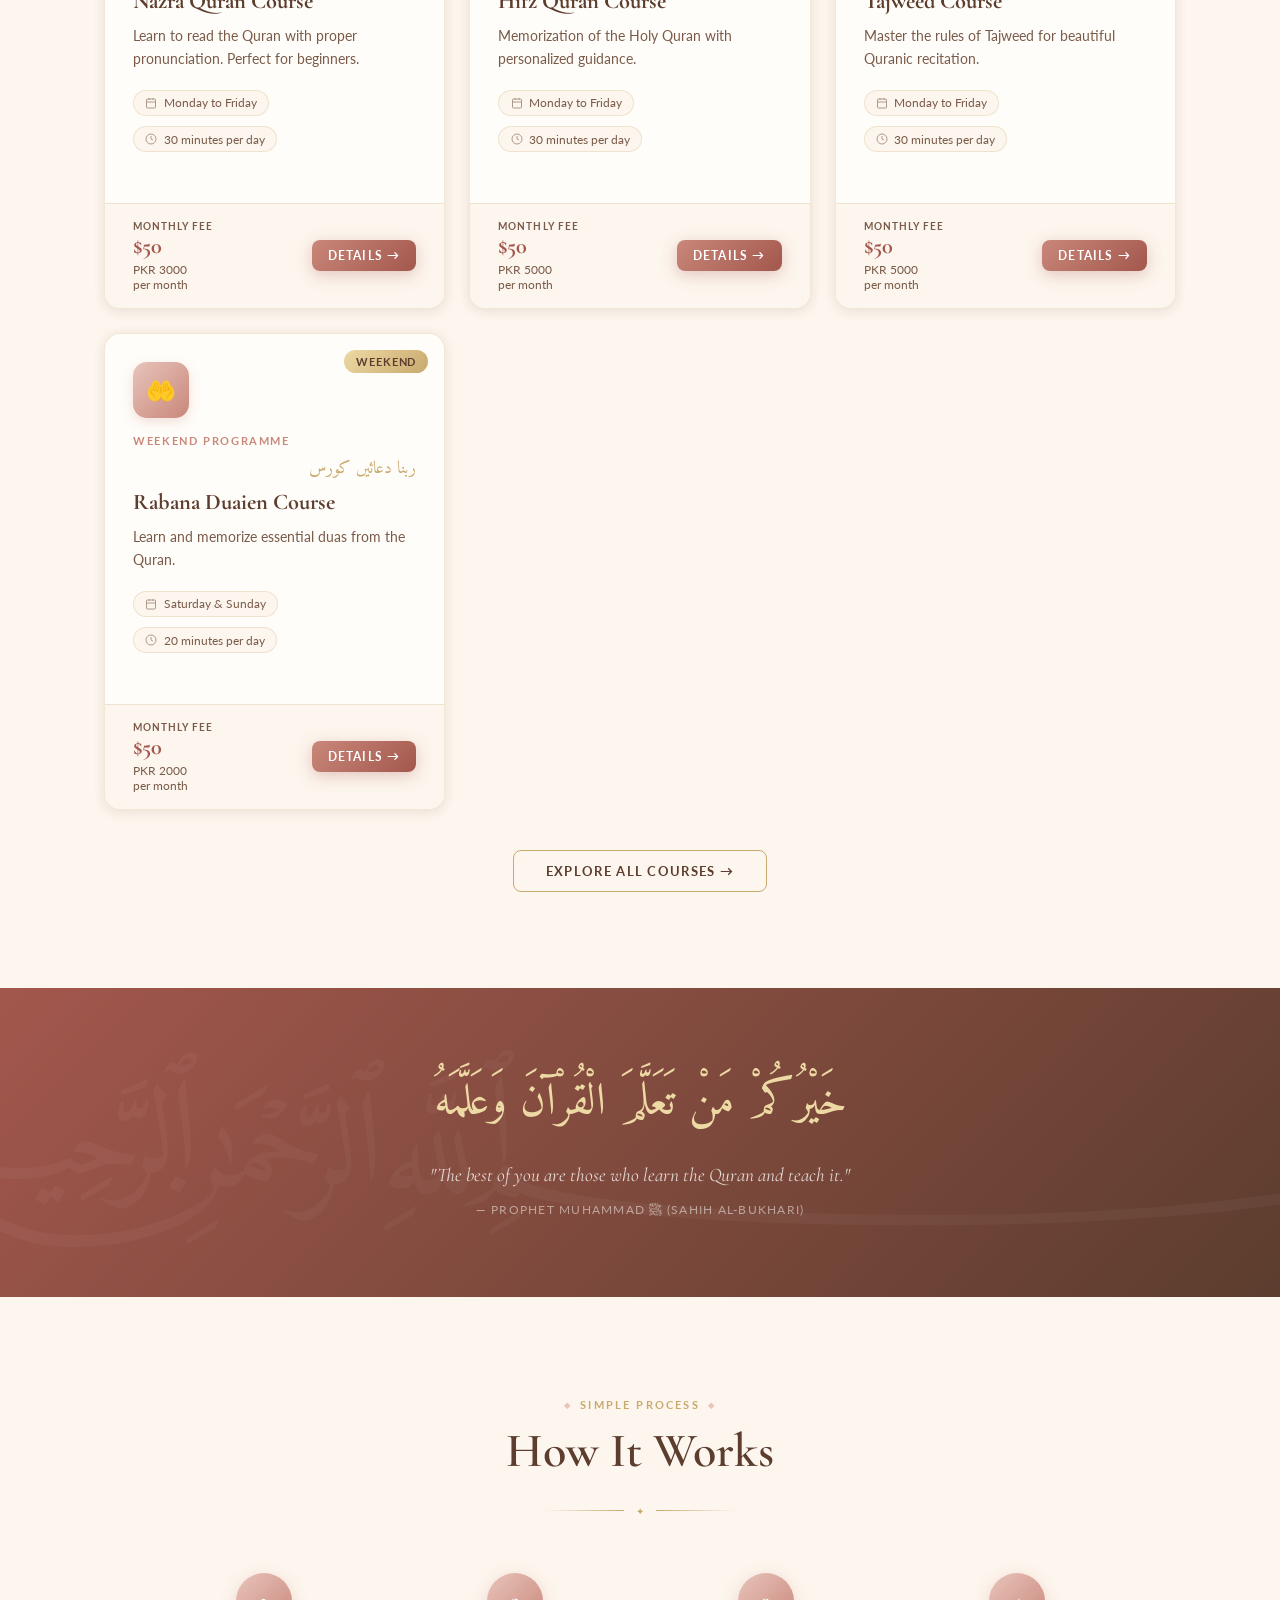
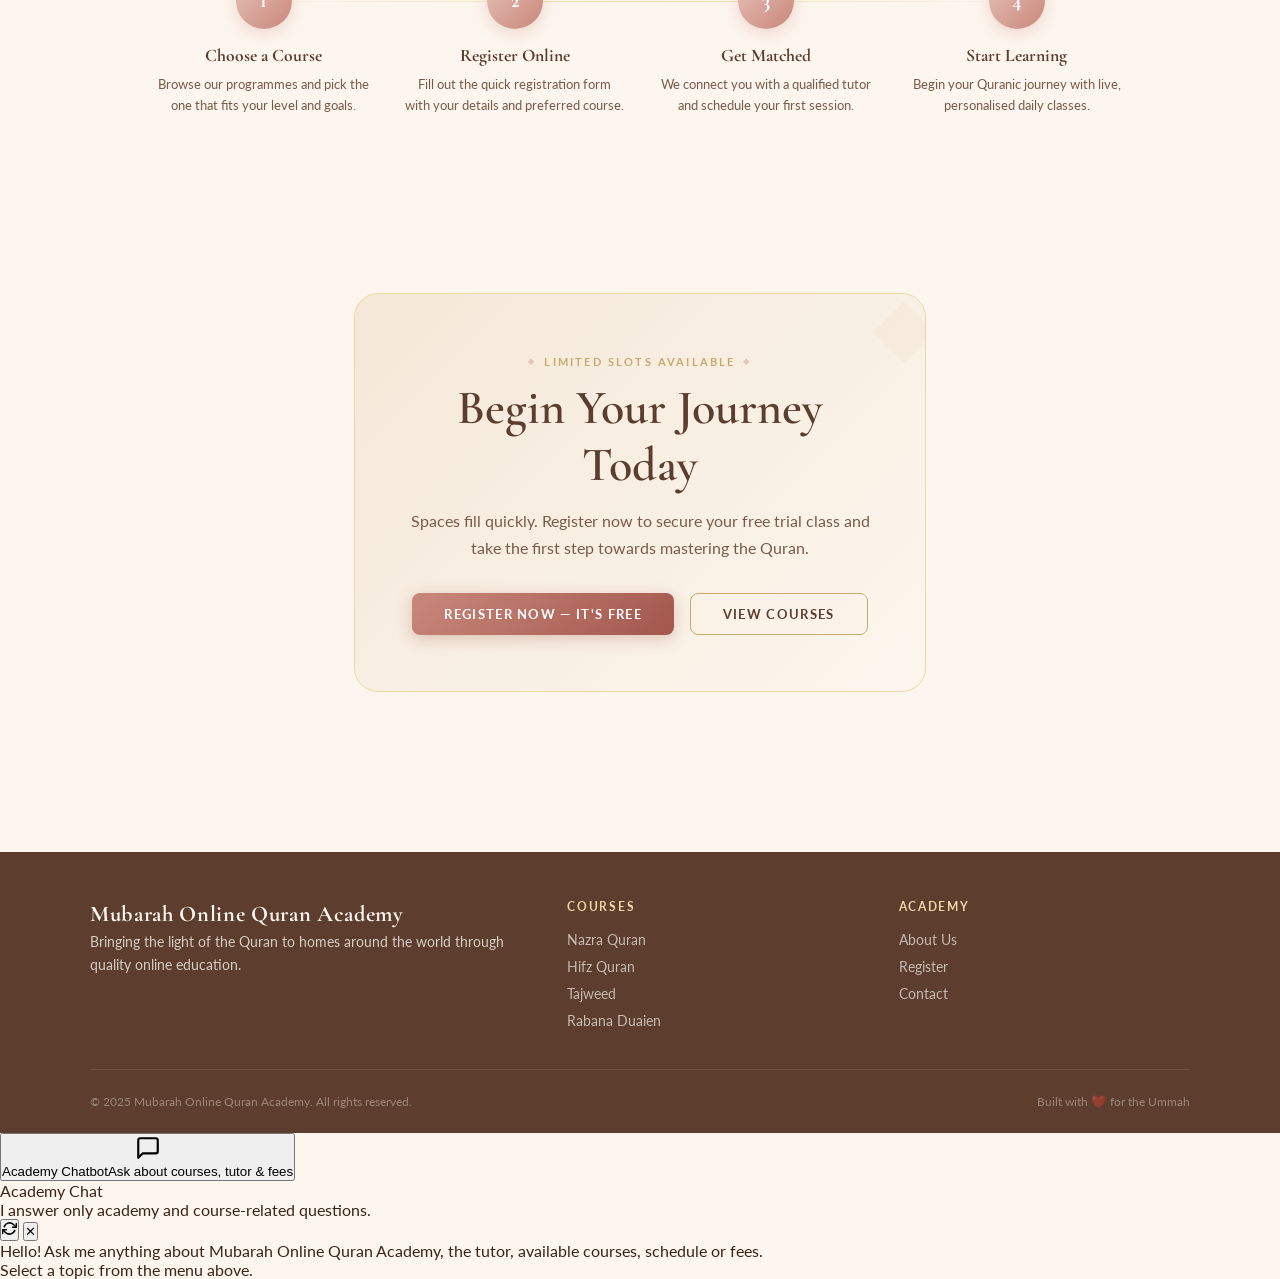
==== commit 9d182ffb: "Updated index.html" ====
--- a/index.html
+++ b/index.html
@@ -104,7 +104,6 @@
       padding-top: 2rem;
       border-top: 1px solid var(--border);
     }
-    .stat-block { }
     .stat-number {
       font-family: 'Cormorant Garamond', serif;
       font-size: 2rem;
@@ -468,6 +467,9 @@
           <a href="courses.html" class="btn btn-primary">View All Courses →</a>
           <a href="register.html" class="btn btn-outline">Register Free Trial</a>
         </div>
+        <div class="hero-chat-note" data-animate>
+          <p>Need quick answers about courses, fees, or the tutor? Use our academy chatbot for academy and course details only.</p>
+        </div>
       </div>
 
       <div class="hero-visual">
@@ -663,6 +665,38 @@
     </div>
   </footer>
 
+  <div class="chatbot-widget" id="chatbotWidget">
+    <button class="chatbot-toggle" id="chatbotToggle" type="button" aria-label="Open Academy Chatbot"><div class="chatbot-toggle-icon"><svg width="26" height="26" viewBox="0 0 24 24" fill="none" stroke="currentColor" stroke-width="2" stroke-linecap="round" stroke-linejoin="round"><path d="M21 15a2 2 0 0 1-2 2H7l-4 4V5a2 2 0 0 1 2-2h14a2 2 0 0 1 2 2z"/></svg></div><div class="chatbot-toggle-label">
+
+
+<span class="chatbot-toggle-title">Academy Chatbot</span><span class="chatbot-toggle-sub">Ask about courses, tutor &amp; fees</span></div><div class="chatbot-toggle-ping"></div></button>
+    <div class="chatbot-window hidden" id="chatbotWindow" role="dialog" aria-label="Academy chatbot">
+      <div class="chatbot-header">
+        <div>
+          <div class="chatbot-title">Academy Chat</div>
+          <div class="chatbot-subtitle">I answer only academy and course-related questions.</div>
+        </div>
+        <div class="chatbot-header-btns">
+          <button class="chatbot-refresh" id="chatbotRefresh" type="button" aria-label="Start new chat" title="Start new chat">
+            <svg width="15" height="15" viewBox="0 0 24 24" fill="none" stroke="currentColor" stroke-width="2.5" stroke-linecap="round" stroke-linejoin="round">
+              <polyline points="23 4 23 10 17 10"/><polyline points="1 20 1 14 7 14"/>
+              <path d="M3.51 9a9 9 0 0 1 14.85-3.36L23 10M1 14l4.64 4.36A9 9 0 0 0 20.49 15"/>
+            </svg>
+          </button>
+          <button class="chatbot-close" id="chatbotClose" type="button" aria-label="Close chat">✕</button>
+        </div>
+      </div>
+      <div class="chatbot-body" id="chatbotBody">
+        <div class="chatbot-message bot">Hello! Ask me anything about Mubarah Online Quran Academy, the tutor, available courses, schedule or fees.</div>
+      </div>
+      
+        
+        
+      
+      <div class="chatbot-status" id="chatbotStatus">Select a topic from the menu above.</div>
+    </div>
+  </div>
+
   <script src="script.js"></script>
   <script>
     // ── Reads from courses.json — edit that file to update the site ──
